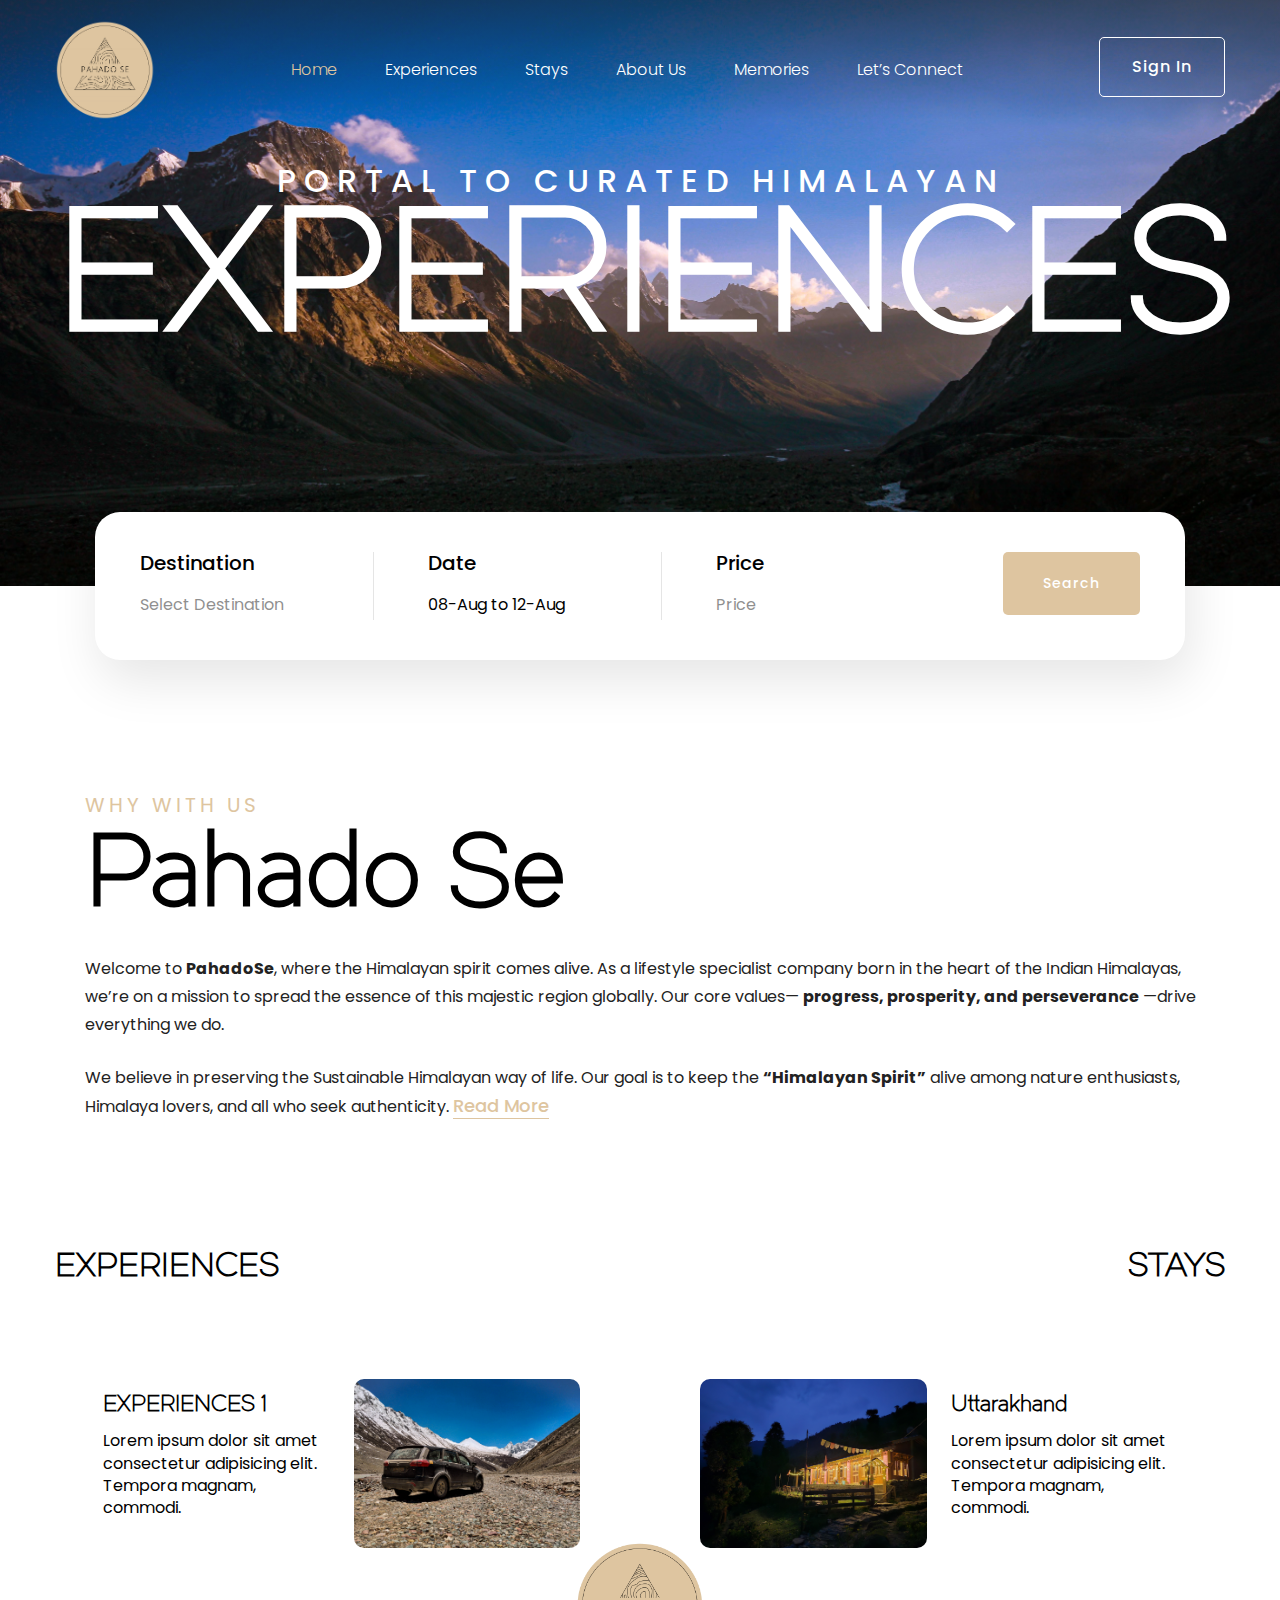
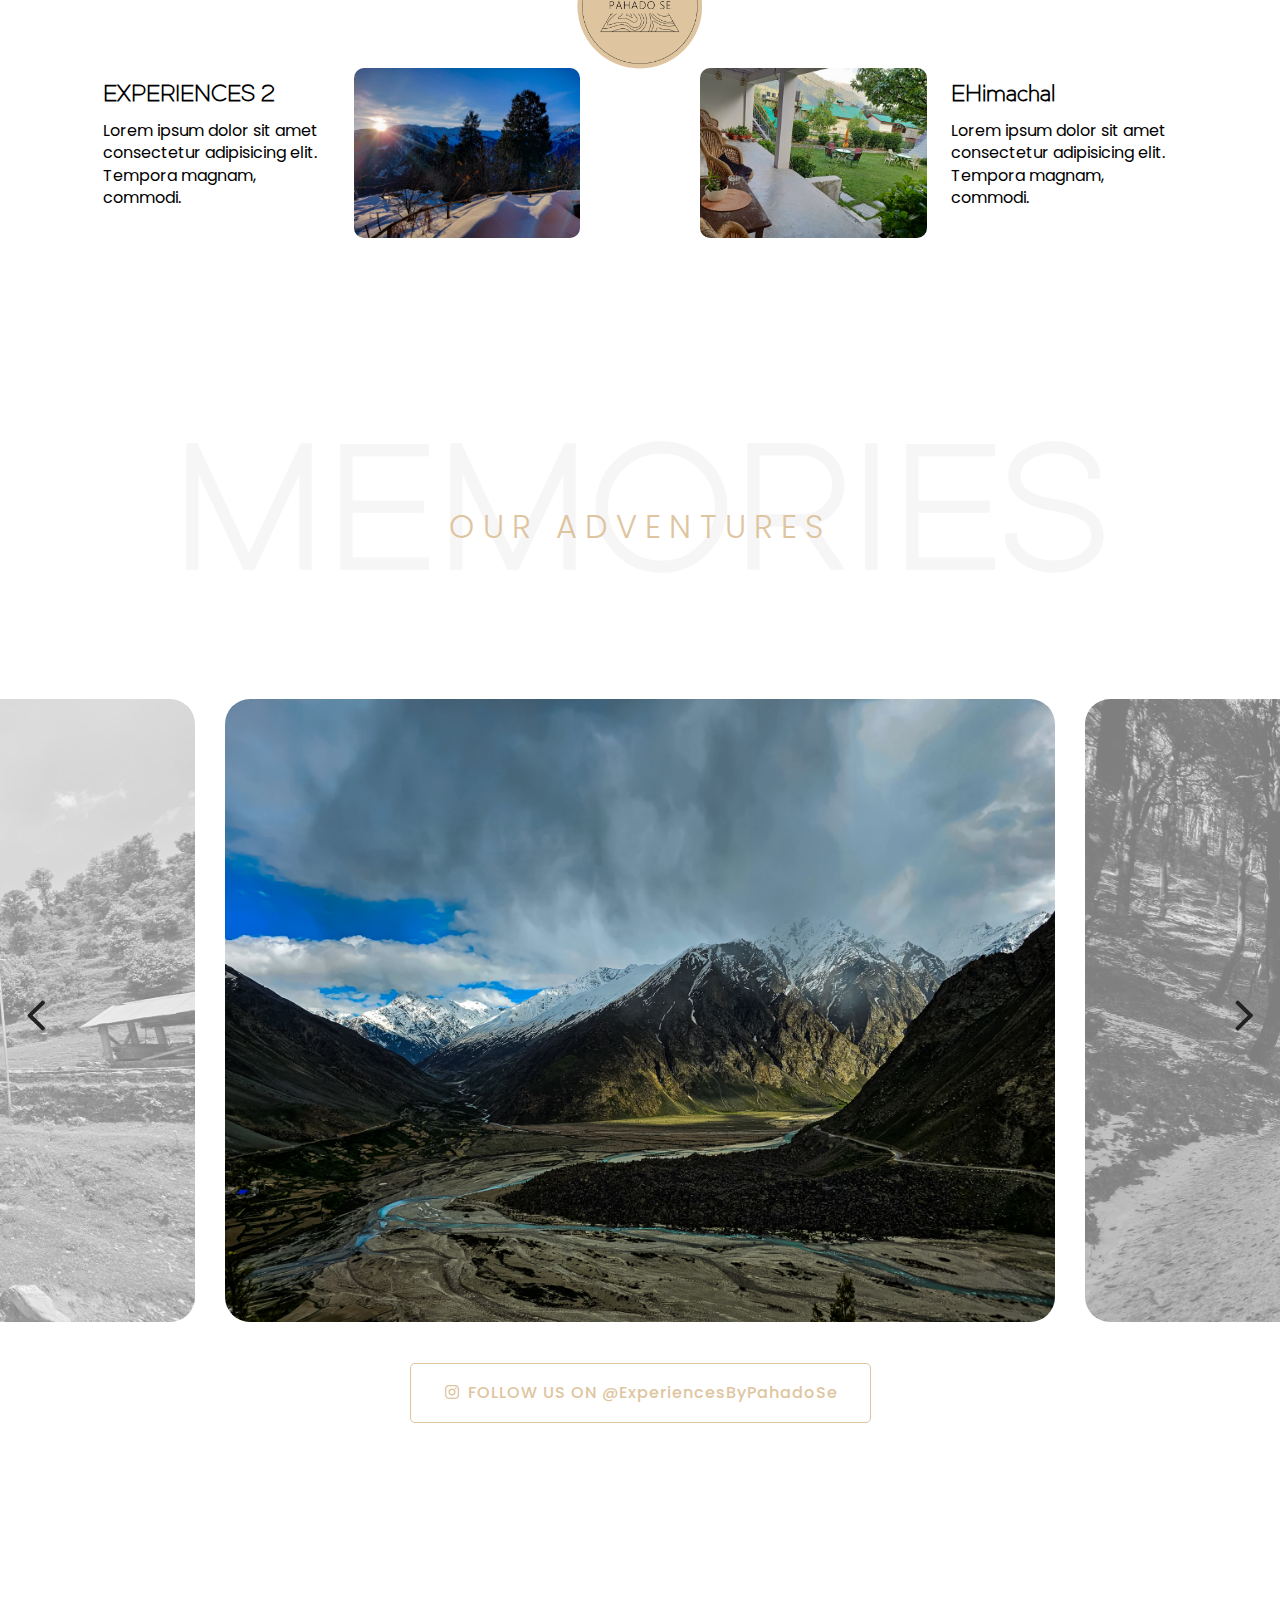
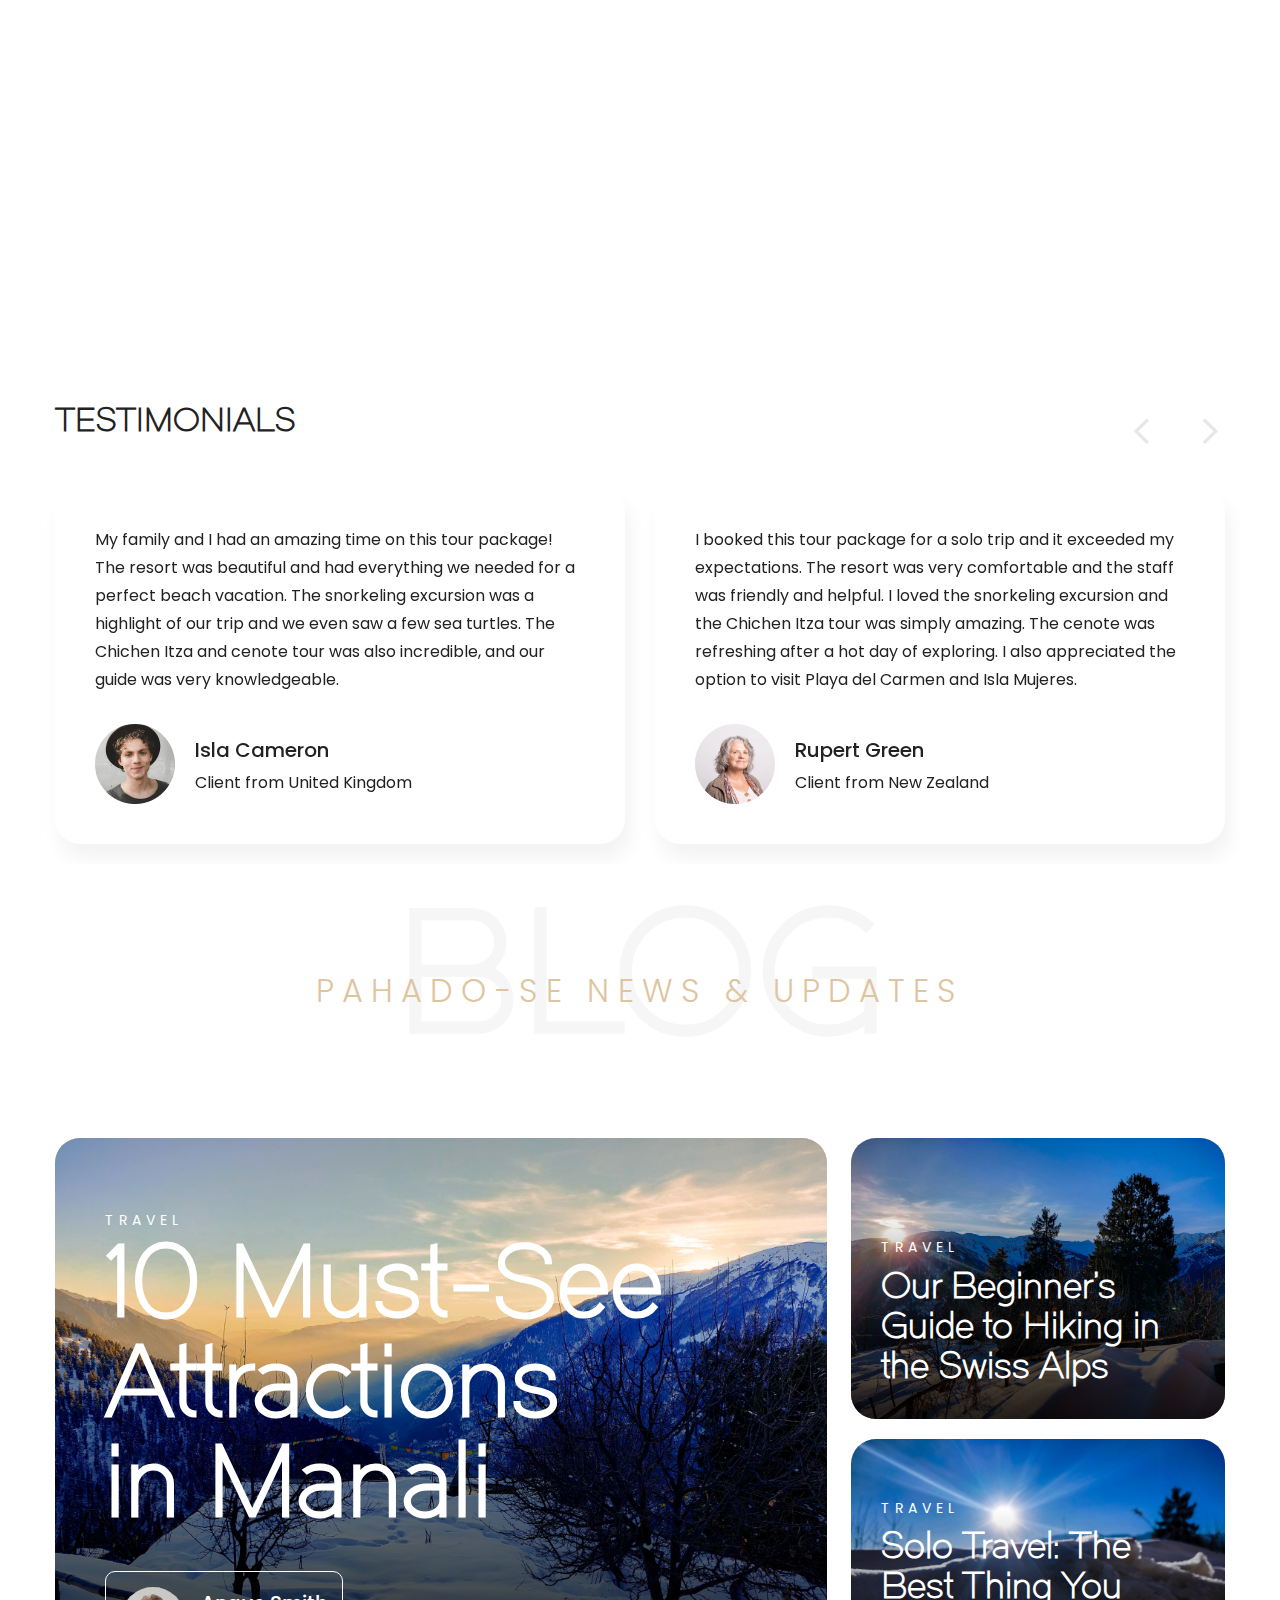
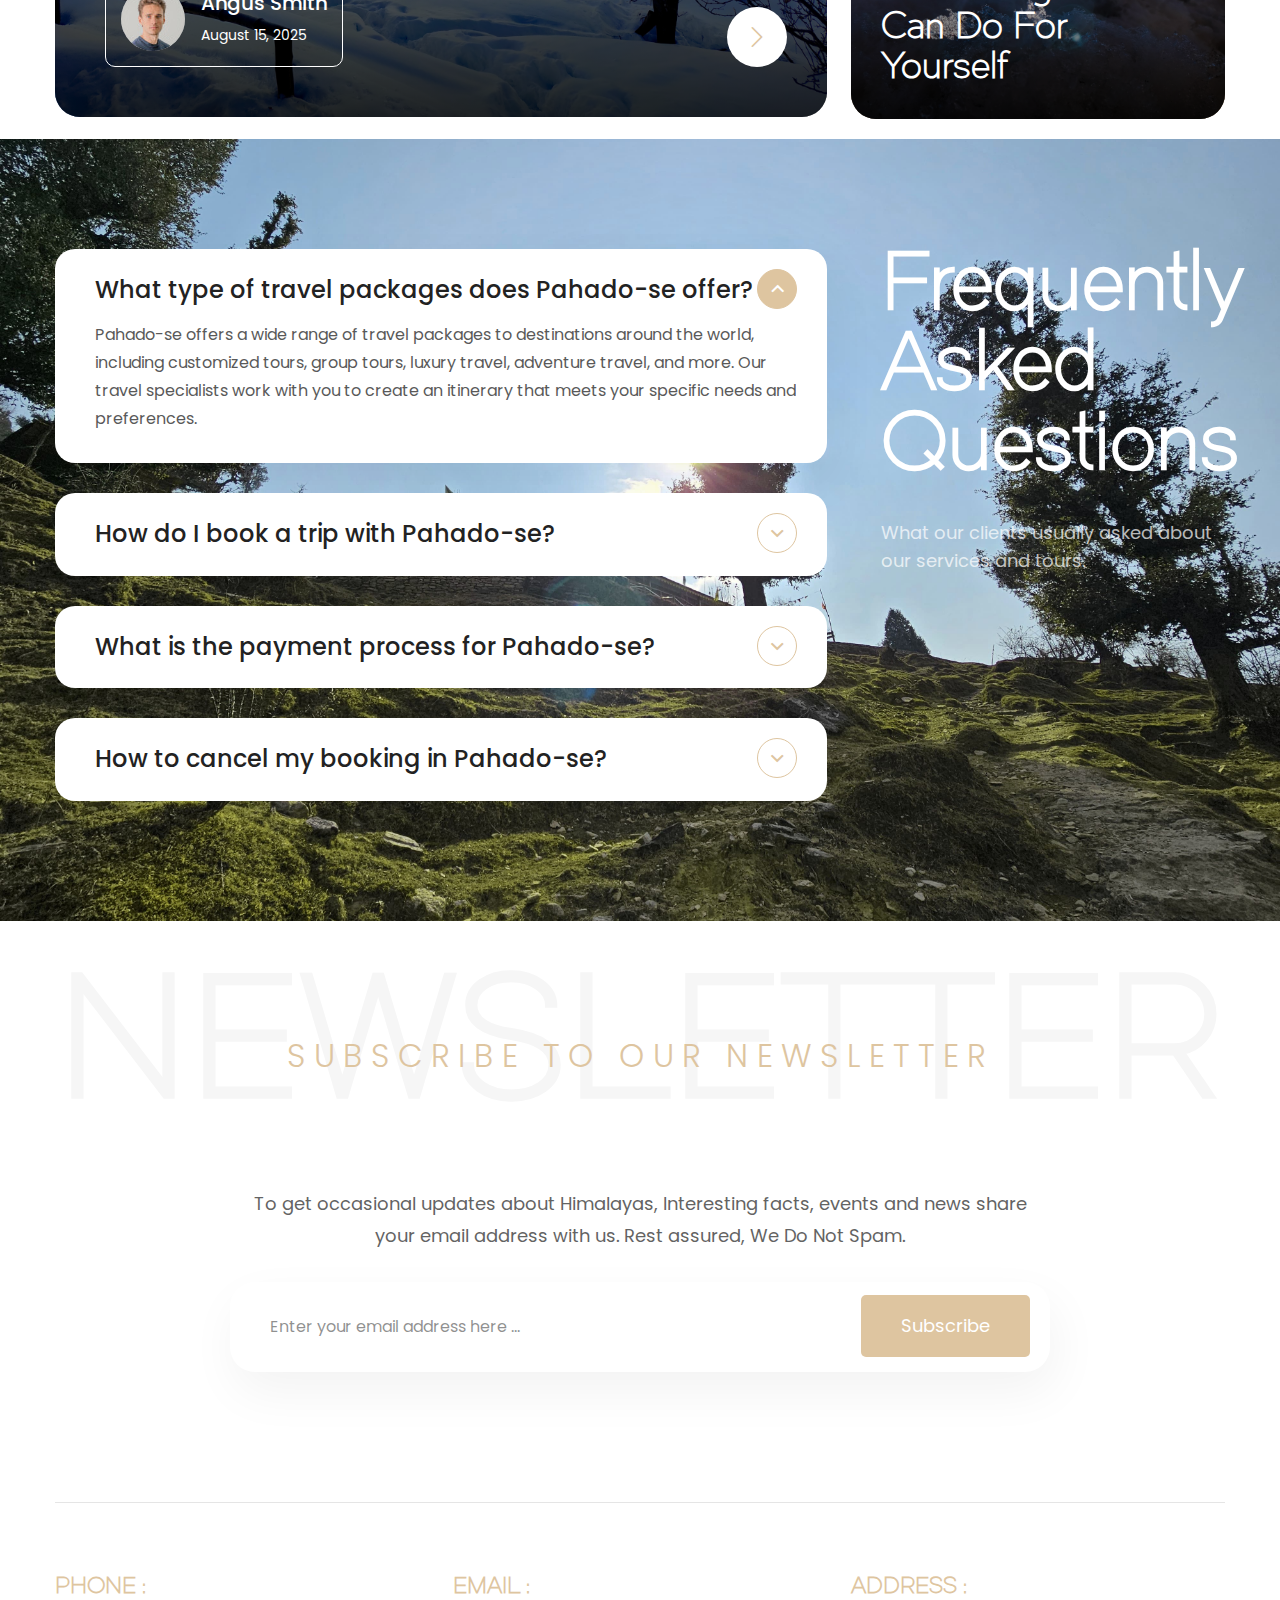
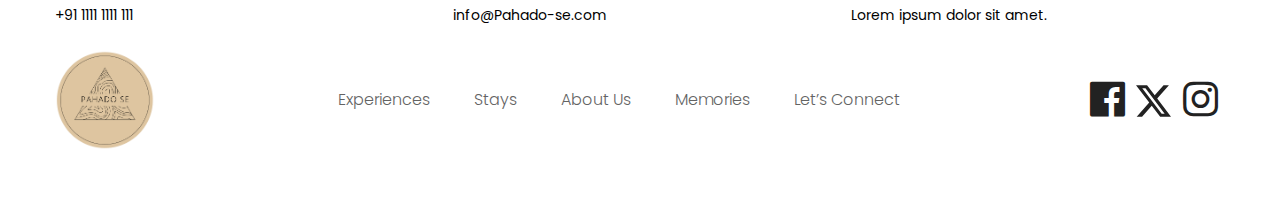
==== index.html @ 09b19520 "first commit" ====
﻿<!DOCTYPE html>
<html>

<head>
	<meta charset="utf-8">
	<!-- Responsive -->
	<meta http-equiv="X-UA-Compatible" content="IE=edge">
	<meta name="viewport" content="width=device-width, initial-scale=1.0, maximum-scale=1.0, user-scalable=0">

	<link rel="shortcut icon" href="images/logo.png" type="image/x-icon">
	<link rel="icon" href="images/logo.png" type="image/x-icon">

	<title>Pahado Se</title>

	<!-- Stylesheet  -->
	<link href="css/style-1.css" rel="stylesheet">

</head>

<body>

	<div class="page-wrapper">

		<!-- Preloader -->
		<div class="loader-wrap">
			<div class="preloader">
				<div class="preloader-close"><span class="fa fa-times fw-normal"></span></div>
				<div id="handle-preloader" class="handle-preloader">
					<div class="animation-preloader">
						<div class="spinner"></div>
						<div class="txt-loading">
							<span data-text-preloader="P" class="letters-loading">
								P
							</span>
							<span data-text-preloader="a" class="letters-loading">
								a
							</span>
							<span data-text-preloader="h" class="letters-loading">
								h
							</span>
							<span data-text-preloader="a" class="letters-loading">
								a
							</span>
							<span data-text-preloader="d" class="letters-loading">
								d
							</span>
							<span data-text-preloader="o" class="letters-loading">
								o
							</span>
							<span data-text-preloader="S" class="letters-loading">
								S
							</span>
							<span data-text-preloader="e" class="letters-loading">
								e
							</span>
						</div>
					</div>
				</div>
			</div>
		</div>
		<!-- End Preloader -->

		<!-- Main Header -->
		<header class="header header_style_one">
			<div class="middle_bar">
				<div class="auto-container">
					<div
						class="middle_bar_inner d-flex align-items-center justify-content-center justify-content-between gap-4 flex-wrap">
						<!-- Logo -->
						<div class="logo">
							<a href="index.html" class="logo_default"><img src="images/logoc.png" width="100px"
									alt="img"></a>
							<a href="index.html" class="logo_sticky"><img src="images/logoc.png" width="100px"
									alt="img"></a>
						</div>
						<div class="mainnav d-none d-lg-block">
							<ul class="main_menu">
								<li class="menu-item"><a href="index.html">Home</a></li>
								<li class="menu-item"><a href="experiences.html">Experiences</a></li>
								<li class="menu-item"><a href="stays.html">Stays</a></li>
								<li class="menu-item"><a href="about.html">About Us</a></li>
								<li class="menu-item"><a href="memories.html">Memories</a></li>
								<!-- <li class="menu-item"><a href="blog.html">Blog</a></li> -->
								<li class="menu-item"><a href="contact.html">Let’s Connect</a></li>
							</ul>
						</div>

						<div class="other_elements_wrapper d-flex align-items-center gap-4">
							<!-- Button Box -->
							<div class="button-box d-none d-sm-block">
								<a class="btn-style-one theme-btn" href="login.html">
									<div class="btn-wrap">
										<span class="text-one">Sign In</span>
										<span class="text-two">Sign In</span>
									</div>
								</a>
								<a class="btn-style-two theme-btn" href="login.html">
									<div class="btn-wrap">
										<span class="text-one">Sign In</span>
										<span class="text-two">Sign In</span>
									</div>
								</a>
							</div>

							<!-- Mobile Menu Toggle Button -->
							<div class="mr_menu_toggle d-lg-none">
								<span class="toggle_line"></span>
								<span class="toggle_line"></span>
								<span class="toggle_line"></span>
							</div>

						</div>
					</div>
				</div>
			</div>
		</header>

		<!-- Sticky/Fixed Nav -->
		<div class="fixed_menu w-100">
			<header class="header header_style_one"></header>
		</div>

		<!-- Mobile Responsive Menu -->
		<div class="mr_menu d-lg-none">

			<button type="button" class="mr_menu_close"><i class="fa fa-times"></i></button>
			<div class="logo"></div> <!-- Keep this div empty. Logo will come here by JavaScript -->
			<div class="mr_navmenu"></div> <!-- Keep this div empty. Menu will come here by JavaScript -->
		</div>
		<!-- End Main Header -->


		<!-- Banner One / Style Three -->
		<section class="banner-one style-three">
			<div class="banner-one_image-layer" style="background-image: url(images/New/MG_662.jpg)"></div>
			<div class="auto-container">
				<!-- Content Column -->
				<div class="banner-one_content">
					<div class="banner-one_content-inner">
						<div class="banner-one_title">
							Portal to Curated Himalayan
						</div>
						<h1 class="banner-one_heading">EXPERIENCES</h1>
						<!-- <div class="banner-one_text">Experience the thrill of exploring the world's most fascinating destinations <br> with our expertly curated travel packages.</div> -->
						<!-- Form Box -->
						<div class="banner-one_form-box">
							<!-- Travel Form -->
							<div class="travel-form">
								<form method="post" action="#">
									<div class="row clearfix">
										<div class="col-lg-4 col-md-6 col-sm-6 form-group">
											<div class="form-group_inner">
												<label>Destination</label>
												<input type="text" name="" id="" placeholder="Select Destination">
											</div>
										</div>

										<div class="col-lg-4 col-md-6 col-sm-6 form-group">
											<div class="form-group_inner">
												<label>Date</label>
												<input class="flatpickr" type="text" name="calendar"
													placeholder="Select Date">
											</div>
										</div>

										<div class="col-lg-4 col-md-6 col-sm-6 form-group">
											<div class="form-group_inner">
												<label>Price</label>
												<input type="text" name="text" placeholder="Price" value="" required="">
											</div>
										</div>
									</div>
									<!-- Button Box -->
									<div class="button-box">
										<button class="btn-style-two theme-btn">
											<span class="btn-wrap">
												<span class="text-one">Search</span>
												<span class="text-two">Search</span>
											</span>
										</button>
									</div>
								</form>
							</div>
							<!-- End Travel Form -->
						</div>

					</div>
				</div>
			</div>
		</section>
		<!-- End Banner One -->

		<!-- About One -->
		<section class="about-one">
			<div class="auto-container">
				<div class="row clearfix">
					<!-- Image Column -->
					<!-- Content Column -->
					<div class="about-one_content-column col-md-12 col-sm-12">
						<div class="about-one_content">
							<div class="sec-title_three">
								<div class="sec-title_three-title">Why with Us</div>
								<h1 class="sec-title_three-heading">Pahado Se</h1>
								<div class="sec-title_three-text">
									Welcome to <b>PahadoSe</b>, where the Himalayan spirit comes alive. As a lifestyle
									specialist company born in the heart of the Indian Himalayas, we’re on a mission to
									spread the essence of this majestic region globally. Our core values— <b>progress,
										prosperity, and perseverance</b> —drive everything we do.
								</div>
								<div class="sec-title_three-text">
									We believe in preserving the Sustainable Himalayan way of life. Our goal is to keep
									the <b>“Himalayan Spirit”</b> alive among nature enthusiasts, Himalaya lovers, and
									all who seek authenticity. <a href="about.html" class="package-one_more">Read
										More</a>
								</div>
							</div>
						</div>
					</div>
				</div>
			</div>
		</section>
		<!-- End About One -->

		<!-- Gallery One -->
		<section class="gallery-one d-none d-md-block d-lg-block" style="background: url(images/logoc.png); background-repeat: no-repeat;background-size: 130px;  background-position: center;">
			<div class="auto-container">
				<div class="itinerary-one">
					<div class="title-box">
						<div class="d-flex align-items-center justify-content-between flex-wrap">
							<h4>Experiences</h4>
							<a>
								<h4>Stays</h4>
							</a>
						</div>
					</div>
					<div class="row">
						<div class="col-6 ">
							<div class="row p-5">
								<div class="col-6 align-content-center">
									<h5><b>EXPERIENCES 1</b></h5>
									<p class="mt-2">Lorem ipsum dolor sit amet consectetur adipisicing elit. Tempora
										magnam, commodi.</p>
								</div>
								<div class="col-6">
									<img src="images/New/place/Place (14).jpeg" style="border-radius: 10px;" alt="">
								</div>
							</div>
							<div class="row p-5 mt-4">
								<div class="col-6 align-content-center">
									<h5><b>EXPERIENCES 2</b></h5>
									<p class="mt-2">Lorem ipsum dolor sit amet consectetur adipisicing elit. Tempora
										magnam, commodi.</p>
								</div>
								<div class="col-6">
									<img src="images/New/place/Place (13).jpeg" style="border-radius: 10px;" alt="">
								</div>
							</div>
						</div>
						<!-- <div class="vl" style="border-left: 3px solid #000;height: 500px;   position:fixed; transform:translate(595px,30px); z-index: 1 !important;"></div> -->
						<div class="col-6 ">
							<div class="row p-5">
								<div class="col-6">
									<img src="images/New/rooms/2 (2).jpeg" style="border-radius: 10px;" alt="">
								</div>
								<div class="col-6 align-content-center">
									<h5><b>Uttarakhand</b></h5>
									<p class="mt-2">Lorem ipsum dolor sit amet consectetur adipisicing elit. Tempora
										magnam, commodi.</p>
								</div>

							</div>
							<div class="row p-5 mt-4">
								<div class="col-6">
									<img src="images/New/rooms/1 (4).jpeg" style="border-radius: 10px;" alt="">
								</div>
								<div class="col-6 align-content-center">
									<h5><b>EHimachal</b></h5>
									<p class="mt-2">Lorem ipsum dolor sit amet consectetur adipisicing elit. Tempora
										magnam, commodi.</p>
								</div>

							</div>
						</div>
					</div>

				</div>
			</div>
		</section>
		<!-- End Gallery One -->

		<!-- Gallery One -->
		<section class="gallery-one d-md-none d-lg-none">
			<div class="auto-container">
				<div class="itinerary-one">
					<div class="title-box">
						<div class="d-flex align-items-center justify-content-between flex-wrap">
							<h4>Experiences</h4>
							<a class="package-one_more" href="hotel-details.html">See More Activities</a>
						</div>
					</div>

					<div class="three-item-carousel owl-carousel owl-theme">
						<!-- Itinerary Block One -->
						<div class="itinerary-block_one">
							<div class="itinerary-block_one-inner">
								<div class="itinerary-block_one-image">
									<img src="images/New/place/Place (14).jpeg" alt="">
									<div class="itinerary-block_one-content">
										<h5 class="itinerary-block_one-heading"><a href="experiences-details.html">Lorem
												ipsum dolor sit, amet consectetur adipisicing elit.</a></h5>
										<div class="itinerary-block_one-date">Starting Date :</div>
										<div class="itinerary-block_one-text">Enjoy the cultural old ruins trip
											experienced tour guides.</div>
										<a class="itinerary-block_one-arrow flaticon-next-2"
											href="experiences-details.html"></a>
									</div>
								</div>
							</div>
						</div>
						<!-- Itinerary Block One -->
						<div class="itinerary-block_one">
							<div class="itinerary-block_one-inner">
								<div class="itinerary-block_one-image">
									<img src="images/New/place/Place (13).jpeg" alt="">
									<div class="itinerary-block_one-content">
										<h5 class="itinerary-block_one-heading"><a href="experiences-details.html">Lorem
												ipsum dolor sit amet.</a></h5>
										<div class="itinerary-block_one-date">Starting Date :</div>
										<div class="itinerary-block_one-text">Enjoy the cultural old ruins trip
											experienced tour guides.</div>
										<a class="itinerary-block_one-arrow flaticon-next-2"
											href="experiences-details.html"></a>
									</div>
								</div>
							</div>
						</div>

						<!-- Itinerary Block One -->
						<div class="itinerary-block_one">
							<div class="itinerary-block_one-inner">
								<div class="itinerary-block_one-image">
									<img src="images/New/place/Place (7).jpeg" alt="">
									<div class="itinerary-block_one-content">
										<h5 class="itinerary-block_one-heading"><a href="experiences-details.html">Lorem
												ipsum dolor, sit amet </a></h5>
										<div class="itinerary-block_one-date">Starting Date :</div>
										<div class="itinerary-block_one-text">Enjoy the cultural old ruins trip
											experienced tour guides.</div>
										<a class="itinerary-block_one-arrow flaticon-next-2"
											href="experiences-details.html"></a>
									</div>
								</div>
							</div>
						</div>

					</div>
				</div>
			</div>
		</section>
		<!-- End Gallery One -->
		<!-- Promo One -->
		<section class="promo-one d-md-none d-lg-none mt-5">
			<div class="auto-container">
				<!-- Sec Title -->
				<div class="sec-title centered">
					<h2 class="sec-title_heading">Stays</h2>
					<div class="sec-title-text">Our best Stays for you.</div>
				</div>
				<div class="promo-carousel owl-carousel owl-theme">
					<!-- Promo Block One -->
					<div class="promo-block_one">
						<div class="promo-block_one-inner">
							<div class="promo-block_one-image">
								<img src="images/New/rooms/2 (2).jpeg" alt="">
								<div class="rating">
									<span class="fa fa-star"></span>
									<span class="fa fa-star"></span>
									<span class="fa fa-star"></span>
									<span class="fa fa-star"></span>
									<span class="fa fa-star"></span>
								</div>
								<div class="promo-block_one-content">
									<h1 class="promo-block_one-title"><a href="hotel-details.html">Uttarakhand</a>
									</h1>
									<div class="promo-block_one-text">Book now and receive a complimentary breakfast
										buffet during your stay for free in this Rome hotel.</div>
									<div class="promo-block_one-button">
										<a href="hotel-booking.html" class="theme-btn book-btn">Book Now</a>
									</div>
								</div>
							</div>
						</div>
					</div>

					<!-- Promo Block One -->
					<div class="promo-block_one">
						<div class="promo-block_one-inner">
							<div class="promo-block_one-image">
								<img src="images/New/rooms/1 (4).jpeg" alt="">
								<div class="rating">
									<span class="fa fa-star"></span>
									<span class="fa fa-star"></span>
									<span class="fa fa-star"></span>
									<span class="fa fa-star"></span>
									<span class="fa fa-star"></span>
								</div>
								<div class="promo-block_one-content">
									<h1 class="promo-block_one-title"><a href="hotel-details.html">Himachal</a></h1>
									<div class="promo-block_one-text">Book now and receive a complimentary breakfast
										buffet during your stay for free in this Rome hotel.</div>
									<div class="promo-block_one-button">
										<a href="hotel-booking.html" class="theme-btn book-btn">Book Now</a>
									</div>
								</div>
							</div>
						</div>
					</div>

					<!-- Promo Block One -->
					<div class="promo-block_one">
						<div class="promo-block_one-inner">
							<div class="promo-block_one-image">
								<img src="images/New/rooms/2 (2).jpeg" alt="">
								<div class="rating">
									<span class="fa fa-star"></span>
									<span class="fa fa-star"></span>
									<span class="fa fa-star"></span>
									<span class="fa fa-star"></span>
									<span class="fa fa-star"></span>
								</div>
								<div class="promo-block_one-content">
									<h1 class="promo-block_one-title"><a href="hotel-details.html">Uttarakhand</a>
									</h1>
									<div class="promo-block_one-text">Book now and receive a complimentary breakfast
										buffet during your stay for free in this Rome hotel.</div>
									<div class="promo-block_one-button">
										<a href="hotel-booking.html" class="theme-btn book-btn">Book Now</a>
									</div>
								</div>
							</div>
						</div>
					</div>

					<!-- Promo Block One -->
					<div class="promo-block_one">
						<div class="promo-block_one-inner">
							<div class="promo-block_one-image">
								<img src="images/New/rooms/1 (4).jpeg" alt="">
								<div class="rating">
									<span class="fa fa-star"></span>
									<span class="fa fa-star"></span>
									<span class="fa fa-star"></span>
									<span class="fa fa-star"></span>
									<span class="fa fa-star"></span>
								</div>
								<div class="promo-block_one-content">
									<h1 class="promo-block_one-title"><a href="hotel-details.html">Himachal</a></h1>
									<div class="promo-block_one-text">Book now and receive a complimentary breakfast
										buffet during your stay for free in this Rome hotel.</div>
									<div class="promo-block_one-button">
										<a href="hotel-booking.html" class="theme-btn book-btn">Book Now</a>
									</div>
								</div>
							</div>
						</div>
					</div>
				</div>
			</div>
		</section>
		<!-- End Promo One -->

		<!-- Gallery Two -->
		<section class="">
			<div class="auto-container mt-4">
				<!-- Sec Title Two -->
				<div class="sec-title_two">
					<div class="bid-title">Memories</div>
					<div class="title">OUR ADVENTURES</div>
				</div>
			</div>
		</section>
		<!-- End Gallery Two -->

		<!-- Gallery Six  -->
		<section class="gallery-six gallery-two">
			<div class="outer-container">
				<div class="gallery-carousel-two owl-carousel owl-theme">

					<!-- Image -->
					<div class="image">
						<a class="lightbox-image" href="images/New/place/Place (1).jpeg"><img
								src="images/New/place/Place (1).jpeg" alt=""></a>
					</div>

					<!-- Image -->
					<div class="image">
						<a class="lightbox-image" href="images/New/place/Place (11).jpeg"><img
								src="images/New/place/Place (11).jpeg" alt=""></a>
					</div>

					<!-- Image -->
					<div class="image">
						<a class="lightbox-image" href="images/New/3.jpeg"><img src="images/New/3.jpeg" alt=""></a>
					</div>

				</div>
			</div>
		</section>
		<!-- End Gallery Six  -->

		<!-- Gallery Two -->
		<section class="mt-3 mb-4">
			<div class="auto-container">
				<!-- Button Box -->
				<div class="button-box text-center">
					<a class="btn-style-three theme-btn" href="#">
						<div class="btn-wrap">
							<span class="text-one"><i class="fab fa-instagram fa-fw"></i> FOLLOW US ON
								@ExperiencesByPahadoSe</span>
							<span class="text-two"><i class="fab fa-instagram fa-fw"></i> FOLLOW US ON
								@ExperiencesByPahadoSe</span>
						</div>
					</a>
				</div>
			</div>
		</section>
		<!-- End Gallery Two -->
		<!-- Feature One -->
		<section class="feature-one style-two">
			<div class="auto-container">
				<div class="row clearfix">
					<!-- Feature Block One / Style Two -->
					<div class="feature-block_one style-two col-lg-3 col-md-6 col-sm-12">
						<div class="feature-block_one-inner wow fadeInLeft" data-wow-delay="0ms"
							data-wow-duration="1500ms">
							<div class="feature-block_one-icon flaticon-smile-1"></div>
							<h5 class="feature-block_one-title">Customer Delight</h5>
							<div class="feature-block_one-text">We deliver the best service and experience for our
								customer.</div>
						</div>
					</div>

					<!-- Feature Block One / Style Two -->
					<div class="feature-block_one style-two col-lg-3 col-md-6 col-sm-12">
						<div class="feature-block_one-inner wow fadeInLeft" data-wow-delay="150ms"
							data-wow-duration="1500ms">
							<div class="feature-block_one-icon flaticon-mountain"></div>
							<h5 class="feature-block_one-title">Authentic Adventure</h5>
							<div class="feature-block_one-text">We deliver the real adventure experience for our dear
								customer.</div>
						</div>
					</div>

					<!-- Feature Block One / Style Two -->
					<div class="feature-block_one style-two col-lg-3 col-md-6 col-sm-12">
						<div class="feature-block_one-inner wow fadeInLeft" data-wow-delay="300ms"
							data-wow-duration="1500ms">
							<div class="feature-block_one-icon flaticon-flags"></div>
							<h5 class="feature-block_one-title">Expert Guides</h5>
							<div class="feature-block_one-text">We deliver only expert tour guides for our dear
								customer.</div>
						</div>
					</div>

					<!-- Feature Block One / Style Two -->
					<div class="feature-block_one style-two col-lg-3 col-md-6 col-sm-12">
						<div class="feature-block_one-inner wow fadeInLeft" data-wow-delay="450ms"
							data-wow-duration="1500ms">
							<div class="feature-block_one-icon flaticon-clock"></div>
							<h5 class="feature-block_one-title">Time Flexibility</h5>
							<div class="feature-block_one-text">We welcome time flexibility of traveling for our dear
								customer.</div>
						</div>
					</div>

				</div>
			</div>
		</section>
		<!-- End Feature One -->
		<!-- Tour Detail -->
		<section class="">
			<div class="auto-container">
				<!-- Reviews One -->
				<div class="reviews-one">
					<div class="title-box">
						<h4 class="reviews-one_title">TESTIMONIALS</h4>
					</div>
					<div class="testimonial-carousel-two owl-carousel owl-theme">

						<!-- Testimonial Block One -->
						<div class="testimonial-block_one style-two">
							<div class="testimonial-block_one-inner">
								<div class="testimonial-block_one-text">My family and I had an amazing time on this tour
									package! The resort was beautiful and had everything we needed for a perfect beach
									vacation. The snorkeling excursion was a highlight of our trip and we even saw a few
									sea turtles. The Chichen Itza and cenote tour was also incredible, and our guide was
									very knowledgeable.</div>
								<div class="testimonial-block_one-author">
									<div class="testimonial-block_one-author_image">
										<img src="images/resource/author-3.png" alt="">
									</div>
									Isla Cameron
									<span>Client from United Kingdom</span>
								</div>
							</div>
						</div>

						<!-- Testimonial Block One -->
						<div class="testimonial-block_one style-two">
							<div class="testimonial-block_one-inner">
								<div class="testimonial-block_one-text">I booked this tour package for a solo trip and
									it exceeded my expectations. The resort was very comfortable and the staff was
									friendly and helpful. I loved the snorkeling excursion and the Chichen Itza tour was
									simply amazing. The cenote was refreshing after a hot day of exploring. I also
									appreciated the option to visit Playa del Carmen and Isla Mujeres.</div>
								<div class="testimonial-block_one-author">
									<div class="testimonial-block_one-author_image">
										<img src="images/resource/author-4.png" alt="">
									</div>
									Rupert Green
									<span>Client from New Zealand</span>
								</div>
							</div>
						</div>

						<!-- Testimonial Block One -->
						<div class="testimonial-block_one style-two">
							<div class="testimonial-block_one-inner">
								<div class="testimonial-block_one-text">My family and I had an amazing time on this tour
									package! The resort was beautiful and had everything we needed for a perfect beach
									vacation. The snorkeling excursion was a highlight of our trip and we even saw a few
									sea turtles. The Chichen Itza and cenote tour was also incredible, and our guide was
									very knowledgeable.</div>
								<div class="testimonial-block_one-author">
									<div class="testimonial-block_one-author_image">
										<img src="images/resource/author-3.png" alt="">
									</div>
									Isla Cameron
									<span>Client from United Kingdom</span>
								</div>
							</div>
						</div>

						<!-- Testimonial Block One -->
						<div class="testimonial-block_one style-two">
							<div class="testimonial-block_one-inner">
								<div class="testimonial-block_one-text">I booked this tour package for a solo trip and
									it exceeded my expectations. The resort was very comfortable and the staff was
									friendly and helpful. I loved the snorkeling excursion and the Chichen Itza tour was
									simply amazing. The cenote was refreshing after a hot day of exploring. I also
									appreciated the option to visit Playa del Carmen and Isla Mujeres.</div>
								<div class="testimonial-block_one-author">
									<div class="testimonial-block_one-author_image">
										<img src="images/resource/author-4.png" alt="">
									</div>
									Rupert Green
									<span>Client from New Zealand</span>
								</div>
							</div>
						</div>

					</div>
				</div>
				<!-- End Reviews One -->
			</div>
		</section>
		<!-- End Tour Detail -->

		<!-- News Two -->
		<section class="news-two">
			<div class="auto-container">
				<!-- Sec Title Two -->
				<div class="sec-title_two">
					<div class="bid-title">BLOG</div>
					<div class="title">Pahado-se NEWS & UPDATES</div>
				</div>
				<div class="row clearfix">
					<!-- Column -->
					<div class="column col-lg-8 col-md-12 col-sm-12">
						<!-- News Block Two -->
						<div class="news-block_two">
							<div class="news-block_two-inner">
								<div class="news-block_two-image">
									<a href="blog-details.html"><img src="images/New/place/Place (7).jpeg" alt=""></a>
									<div class="news-block_two-overlay">
										<div class="news-block_two-title">travel</div>
										<h1 class="news-block_two-heading"><a href="blog-details.html">10 Must-See <br>
												Attractions <br> in Manali</a></h1>
										<div class="news-block_two-author_outer">
											<div class="news-block_two-author">
												<div class="news-block_two-author_image">
													<img src="images/resource/author-2.jpg" alt="">
												</div>
												Angus Smith
												<span>August 15, 2025</span>
											</div>
										</div>
										<a class="news-block_two-arrow flaticon-next-2" href="hotel-details.html"></a>
									</div>
								</div>
							</div>
						</div>
					</div>
					<!-- Column -->
					<div class="column col-lg-4 col-md-12 col-sm-12">

						<!-- News Block Two -->
						<div class="news-block_two style-two">
							<div class="news-block_two-inner">
								<div class="news-block_two-image">
									<a href="blog-details.html"><img src="images/New/place/Place (13).jpeg" alt=""></a>
									<div class="news-block_two-overlay">
										<div class="news-block_two-title">travel</div>
										<h4 class="news-block_two-heading"><a href="blog-details.html">Our Beginner's
												Guide to Hiking in the Swiss Alps</a></h4>
									</div>
								</div>
							</div>
						</div>

						<!-- News Block Two -->
						<div class="news-block_two style-two">
							<div class="news-block_two-inner">
								<div class="news-block_two-image">
									<a href="blog-details.html"><img src="images/New/place/Place (9).jpeg" alt=""></a>
									<div class="news-block_two-overlay">
										<div class="news-block_two-title">travel</div>
										<h4 class="news-block_two-heading"><a href="blog-details.html">Solo Travel: The
												Best Thing You Can Do For Yourself</a></h4>
									</div>
								</div>
							</div>
						</div>

					</div>
				</div>
			</div>
		</section>
		<!-- End News Two -->

		<!-- Faq Two -->
		<section class="faq-two" style="background-image: url(images/New/1.jpeg)">
			<div class="auto-container">
				<div class="faq-two_inner-container">
					<div class="faq-two_pattern" style="background-image: url(images/icons/pattern-2.png)"></div>
					<div class="row clearfix">
						<!-- Accordian Column -->
						<div class="faq-two_accordian-column col-lg-8 col-md-12 col-sm-12">
							<!-- Accordion Box -->
							<ul class="accordion-box">

								<!-- Block -->
								<li class="accordion block active-block">
									<div class="acc-btn active">
										<div class="icon-outer"><span class="icon fa-solid fa-angle-down fa-fw"></span>
										</div>What type of travel packages does Pahado-se offer?
									</div>
									<div class="acc-content current">
										<div class="content">
											<p>Pahado-se offers a wide range of travel packages to destinations around
												the world, including customized tours, group tours, luxury travel,
												adventure travel, and more. Our travel specialists work with you to
												create an itinerary that meets your specific needs and preferences.</p>
										</div>
									</div>
								</li>

								<!-- Block -->
								<li class="accordion block">
									<div class="acc-btn">
										<div class="icon-outer"><span class="icon fa-solid fa-angle-down fa-fw"></span>
										</div>How do I book a trip with Pahado-se?
									</div>
									<div class="acc-content">
										<div class="content">
											<p>Pahado-se offers a wide range of travel packages to destinations around
												the world, including customized tours, group tours, luxury travel,
												adventure travel, and more. Our travel specialists work with you to
												create an itinerary that meets your specific needs and preferences.</p>
										</div>
									</div>
								</li>

								<!-- Block -->
								<li class="accordion block">
									<div class="acc-btn">
										<div class="icon-outer"><span class="icon fa-solid fa-angle-down fa-fw"></span>
										</div>What is the payment process for Pahado-se?
									</div>
									<div class="acc-content">
										<div class="content">
											<p>Pahado-se offers a wide range of travel packages to destinations around
												the world, including customized tours, group tours, luxury travel,
												adventure travel, and more. Our travel specialists work with you to
												create an itinerary that meets your specific needs and preferences.</p>
										</div>
									</div>
								</li>

								<!-- Block -->
								<li class="accordion block">
									<div class="acc-btn">
										<div class="icon-outer"><span class="icon fa-solid fa-angle-down fa-fw"></span>
										</div>How to cancel my booking in Pahado-se?
									</div>
									<div class="acc-content">
										<div class="content">
											<p>Pahado-se offers a wide range of travel packages to destinations around
												the world, including customized tours, group tours, luxury travel,
												adventure travel, and more. Our travel specialists work with you to
												create an itinerary that meets your specific needs and preferences.</p>
										</div>
									</div>
								</li>

							</ul>
						</div>
						<!-- Title Column -->
						<div class="faq-two_title-column col-lg-4 col-md-12 col-sm-12">
							<div class="faq-two_title-inner">
								<h2 class="faq-two_title" style="color: white !important;">Frequently Asked Questions
								</h2>
								<div class="faq-two_text" style="color: white !important;">What our clients usually
									asked about our services and tours.
								</div>
							</div>
						</div>
					</div>
				</div>
			</div>
		</section>
		<!-- End Faq Two -->

		<!-- Newsletter One -->
		<section class="newsletter-one mt-5">
			<div class="auto-container">
				<!-- Sec Title Two -->
				<div class="sec-title_two">
					<div class="bid-title">newsletter</div>
					<div class="title">SUBSCRIBE TO OUR NEWSLETTER</div>
					<div class="sec-title_two-text">To get occasional updates about Himalayas, Interesting facts, events
						and news share <br> your email address with us. Rest assured, We Do Not Spam. </div>
				</div>
				<!-- Title Box -->
				<div class="cta-one_title-box">
					<!-- Subscribe Box Two -->
					<div class="subscribe-box_two">
						<form method="post" action="contact.html">
							<div class="form-group">
								<input type="email" name="email" value=""
									placeholder="Enter your email address here ..." required="">
								<button class="submit-btn theme-btn">
									Subscribe
								</button>
							</div>
						</form>
					</div>

				</div>
			</div>
		</section>
		<!-- End Newsletter One -->

		<!-- Footer -->
		<footer class="main-footer style-two">
			<div class="auto-container">
				<div class="inner-container">
					<!-- Upper Box -->
					<div class="upper-box ">
						<div class="d-flex  row flex-wrap">
							<div class="col-md-4 col-6"><h5><b style="color: rgb(222,197,160);">PHONE : </b></h5>+91 1111 1111 111</div>
							<div class="col-md-4 col-6"><h5><b style="color: rgb(222,197,160);">EMAIL : </b></h5>info@Pahado-se.com</div>
							<div class="col-md-4"><h5><b style="color: rgb(222,197,160);">ADDRESS : </b></h5>Lorem ipsum dolor sit amet.</div>

						</div>
					</div>
					<div class="upper-box mt-4">
						<div class="d-flex align-items-center justify-content-between flex-wrap">
							<div class="footer-logo"><a href="index.html"><img src="images/logoc.png" width="100px"
										alt="" title=""></a></div>
							<ul class="footer-nav">
								<li><a href="experiences.html">Experiences</a></li>
								<li><a href="stays.html">Stays</a></li>
								<li><a href="about.html">About Us</a></li>
								<li><a href="memories.html">Memories</a></li>
								<!-- <li><a href="blog.html">Blog</a></li> -->
								<li><a href="contact.html">Let’s Connect</a></li>
							</ul>
							<!-- Social Box -->
							<div class="footer-social_box">
								<a href="https://facebook.com/" class="fab fa-facebook fa-fw"></a>
								<a href="https://twitter.com/"><svg style="margin-top: -5px !important;"
										xmlns="http://www.w3.org/2000/svg" width="35" height="40" fill="currentColor"
										class="bi bi-twitter-x" viewBox="0 0 16 16">
										<path
											d="M12.6.75h2.454l-5.36 6.142L16 15.25h-4.937l-3.867-5.07-4.425 5.07H.316l5.733-6.57L0 .75h5.063l3.495 4.633L12.601.75Zm-.86 13.028h1.36L4.323 2.145H2.865z" />
									</svg></a>
								<a href="https://instagram.com/" class="fab fa-instagram fa-fw"></a>
							</div>
						</div>
					</div>
					
				</div>
			</div>
		</footer>

	</div>
	<!-- End PageWrapper -->

	<!-- Scroll To Top -->
	<div class="scroll-to-top"><span class="fas fa-arrow-up fa-fw"></span></div>

	<script src="js/jquery.js"></script>
	<script src="js/popper.min.js"></script>
	<script src="js/bootstrap.min.js"></script>
	<script src="js/magnific-popup.min.js"></script>
	<script src="js/appear.js"></script>
	<script src="js/parallax.min.js"></script>
	<script src="js/tilt.jquery.min.js"></script>
	<script src="js/owl.js"></script>
	<script src="js/wow.js"></script>

	<script src="js/odometer.js"></script>
	<script src="js/isotope.js"></script>
	<script src="js/jquery.marquee.min.js"></script>
	<script src="js/parallax-scroll.js"></script>
	<script src="js/nav-tool.js"></script>
	<script src="js/swiper.min.js"></script>
	<script src="js/mixitup.js"></script>
	<script src="js/swiper.min.js"></script>
	<script src="js/jquery-ui.js"></script>

	<!-- Date Picker -->
	<script src="js/select2.min.js"></script>
	<script src="js/flatpickr.min.js"></script>
	<script src="js/price-range.js"></script>

	<script src="js/script.js"></script>


	<!--[if lt IE 9]><script src="https://cdnjs.cloudflare.com/ajax/libs/html5shiv/3.7.3/html5shiv.js"></script><![endif]-->
	<!--[if lt IE 9]><script src="js/respond.js"></script><![endif]-->

</body>

</html>
---- css/style-1.css ----
/* Vacasky - Tour & Travel Agency HTML Template */

/* 
	
	font-family: 'Poppins', sans-serif;
	font-family: 'Oswald', sans-serif;
	
*/
/* Google Fonts  */
@import url('https://fonts.googleapis.com/css2?family=Oswald:wght@400;500;600;700;800&family=Poppins:wght@400;500;600;700&display=swap');

@import url('bootstrap.css');
@import url('global.css');
@import url('header.css');
@import url('footer.css');
@import url('sidebar.css');
@import url('icofont.css');
@import url('font-awesome.css');
@import url('flaticon_sky-flat.css');
@import url('animate.css');
@import url('owl.css');
@import url('swiper.min.css');
@import url('jquery-ui.css');
@import url('preloader.css');
@import url('custom-animate.css');
@import url('magnific-popup.css');
@import url('odometer-theme-default.css');
@import url('select2.css');
@import url('flatpickr.css');
@import url('custom.css');
@import url('responsive.css');
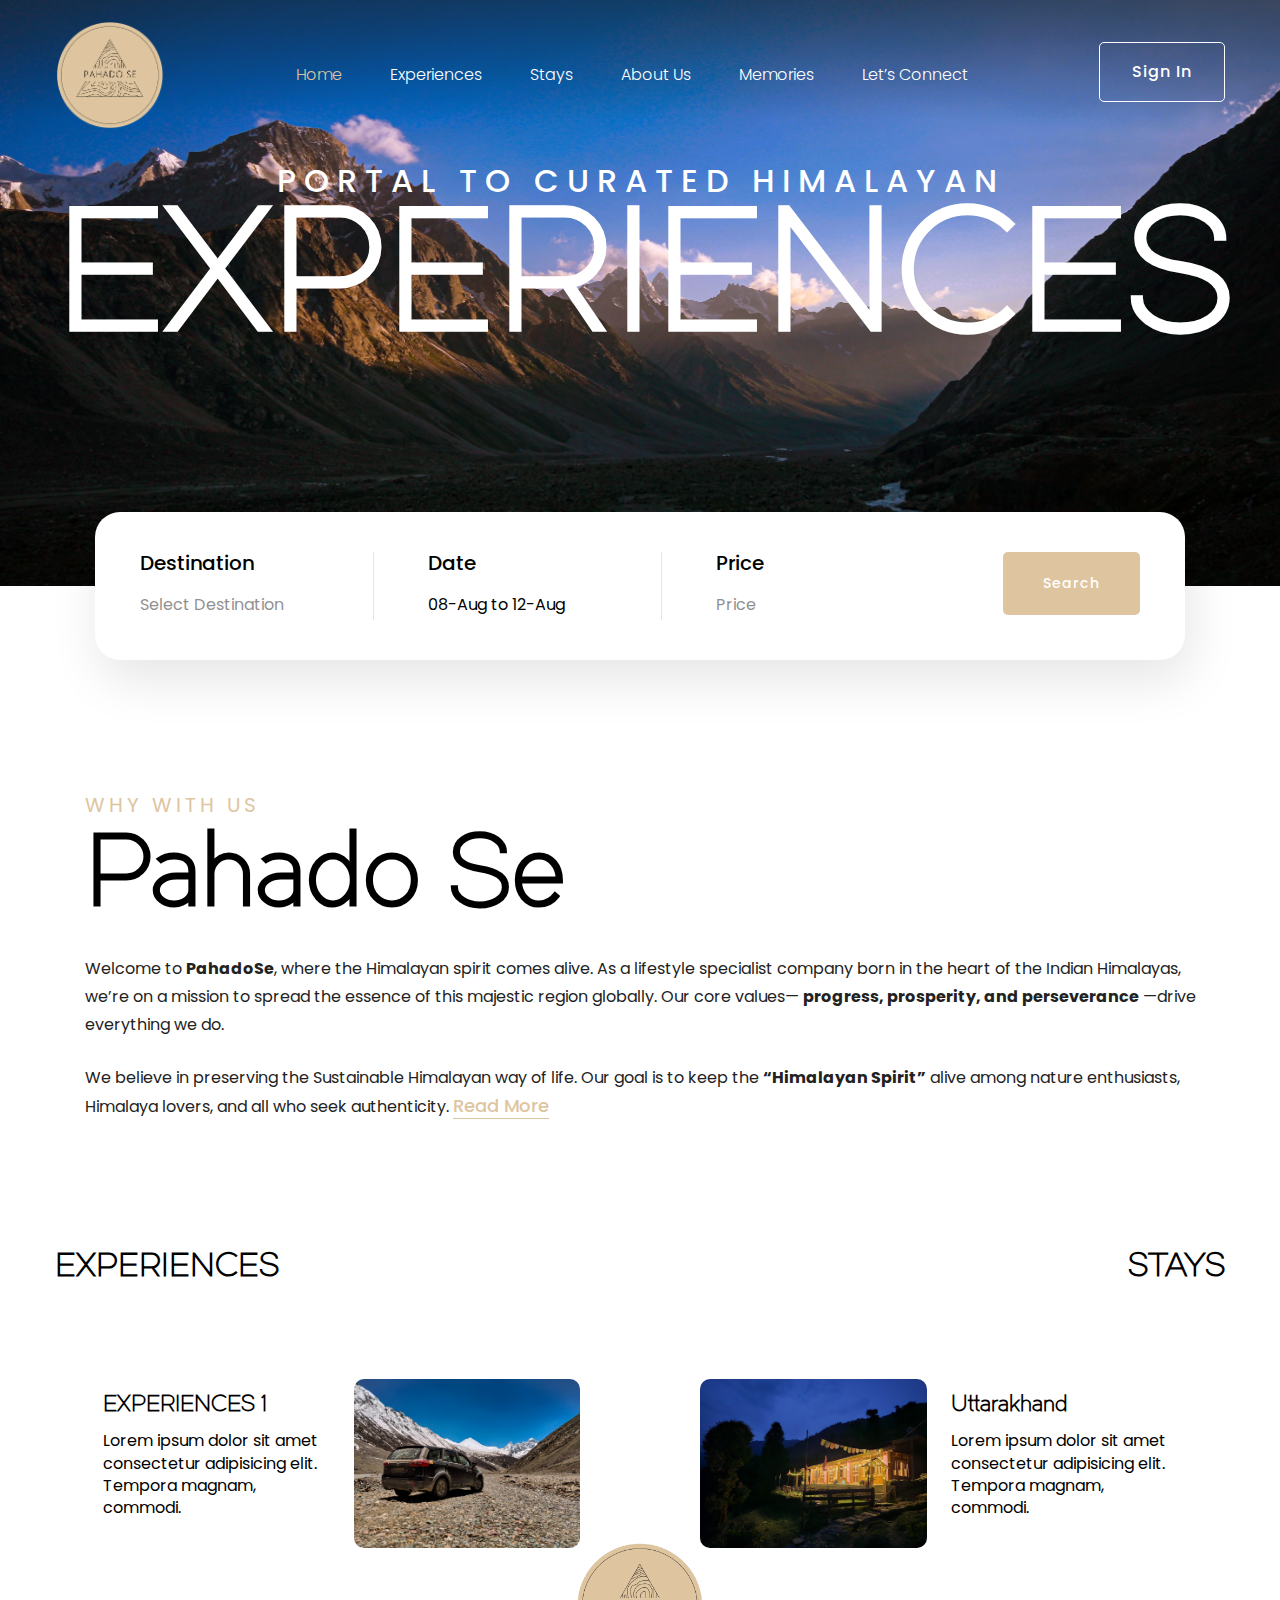
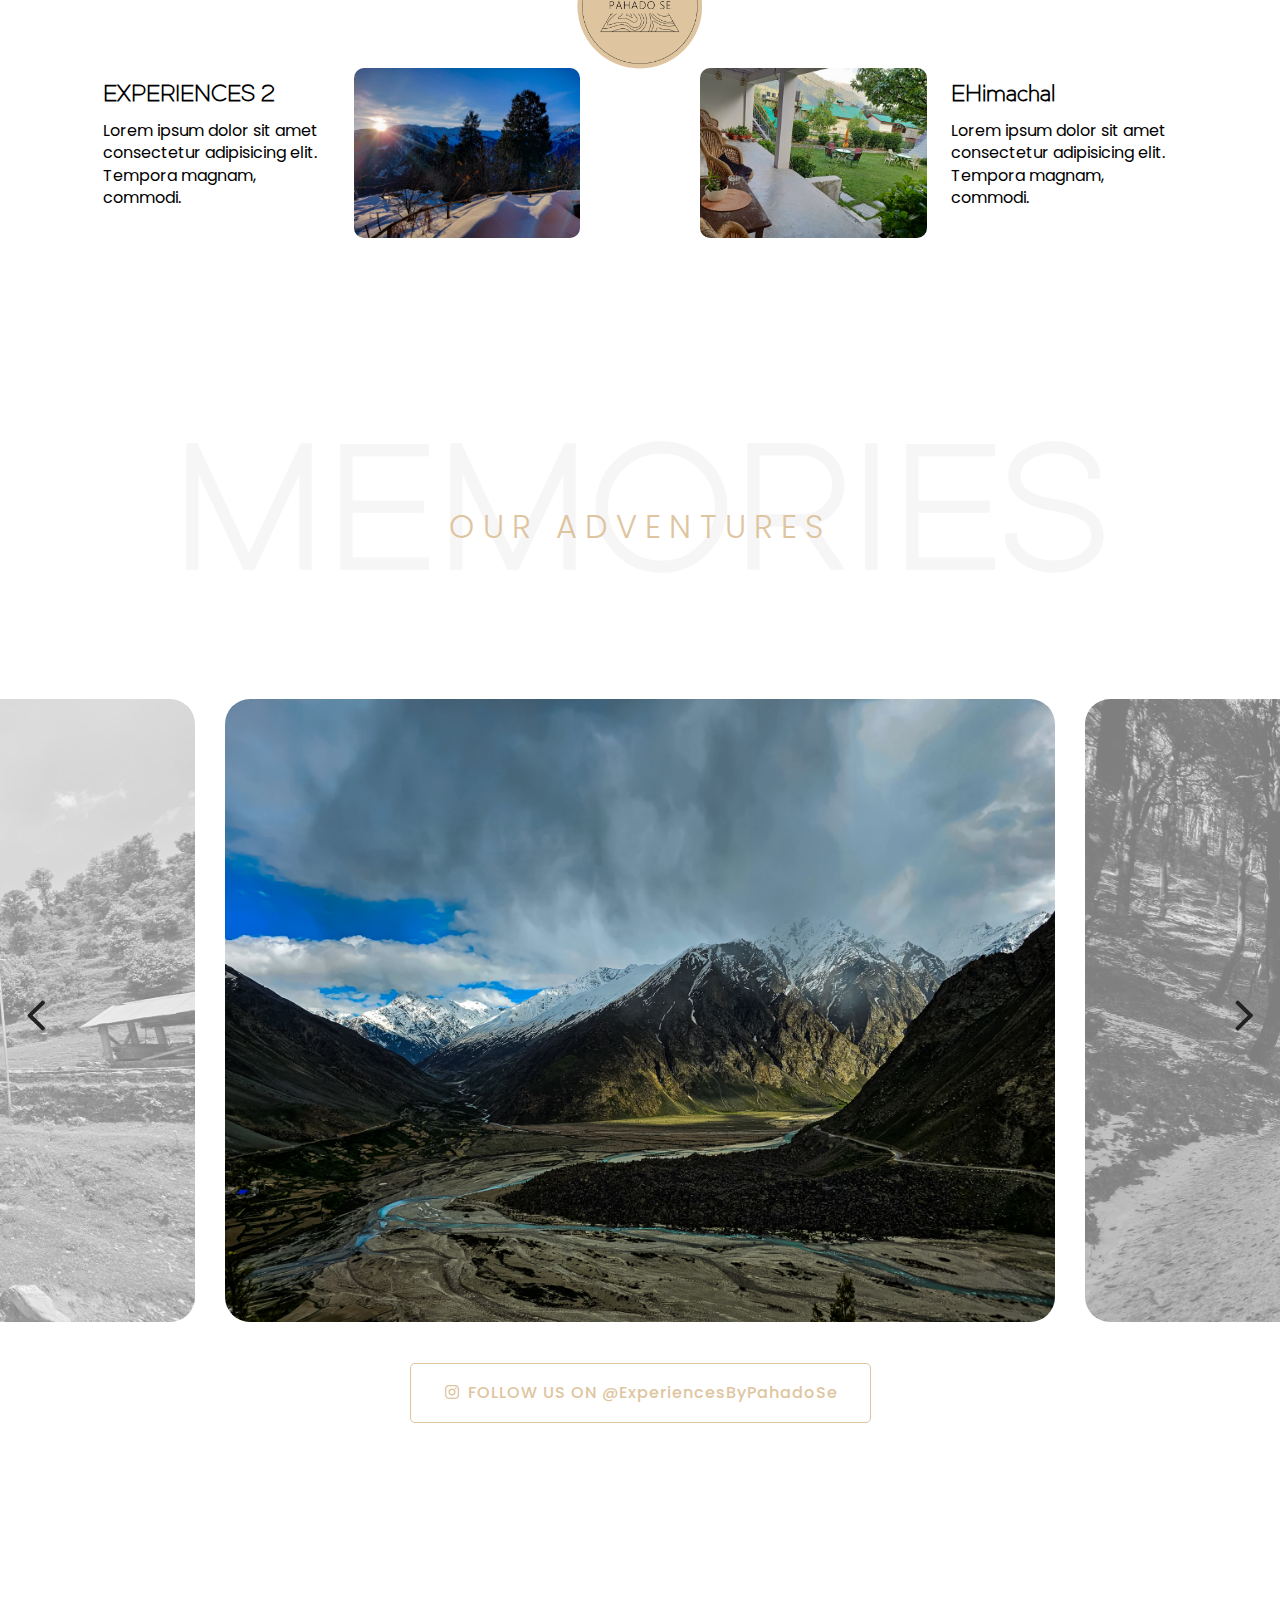
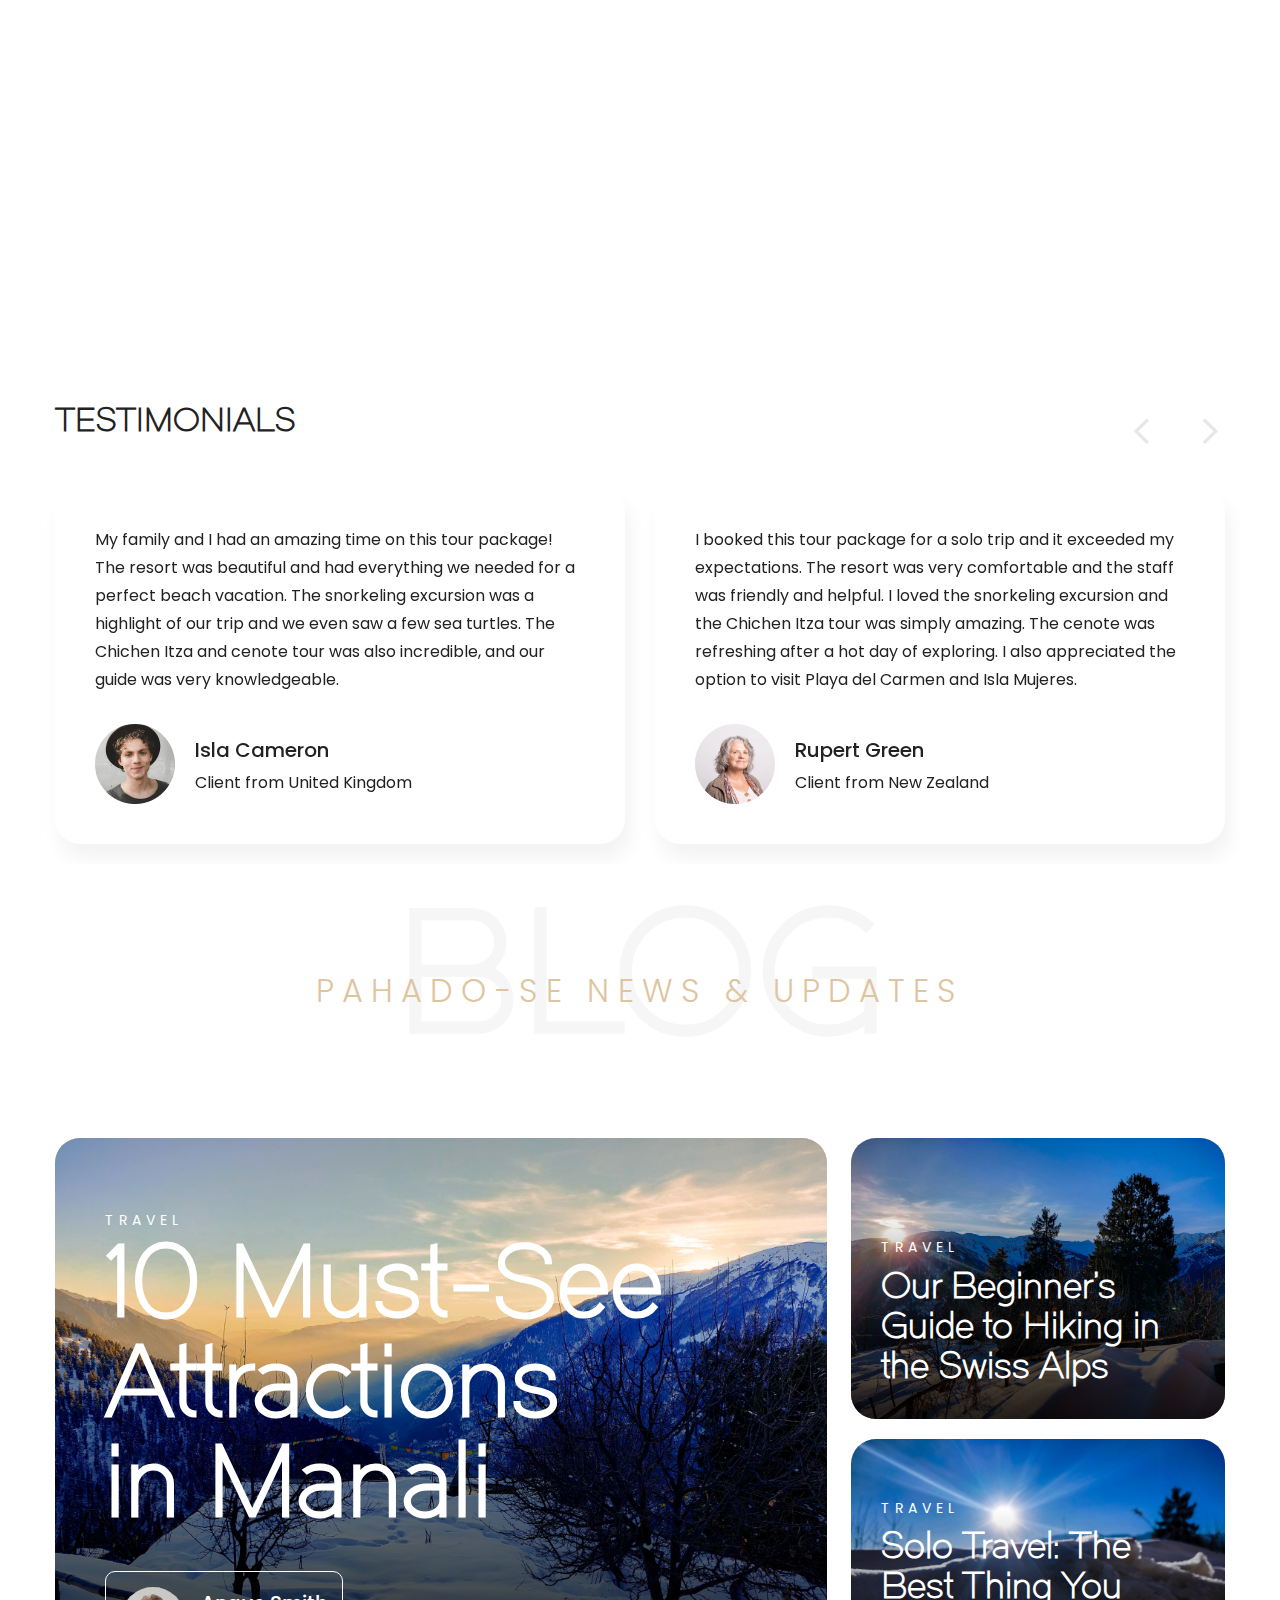
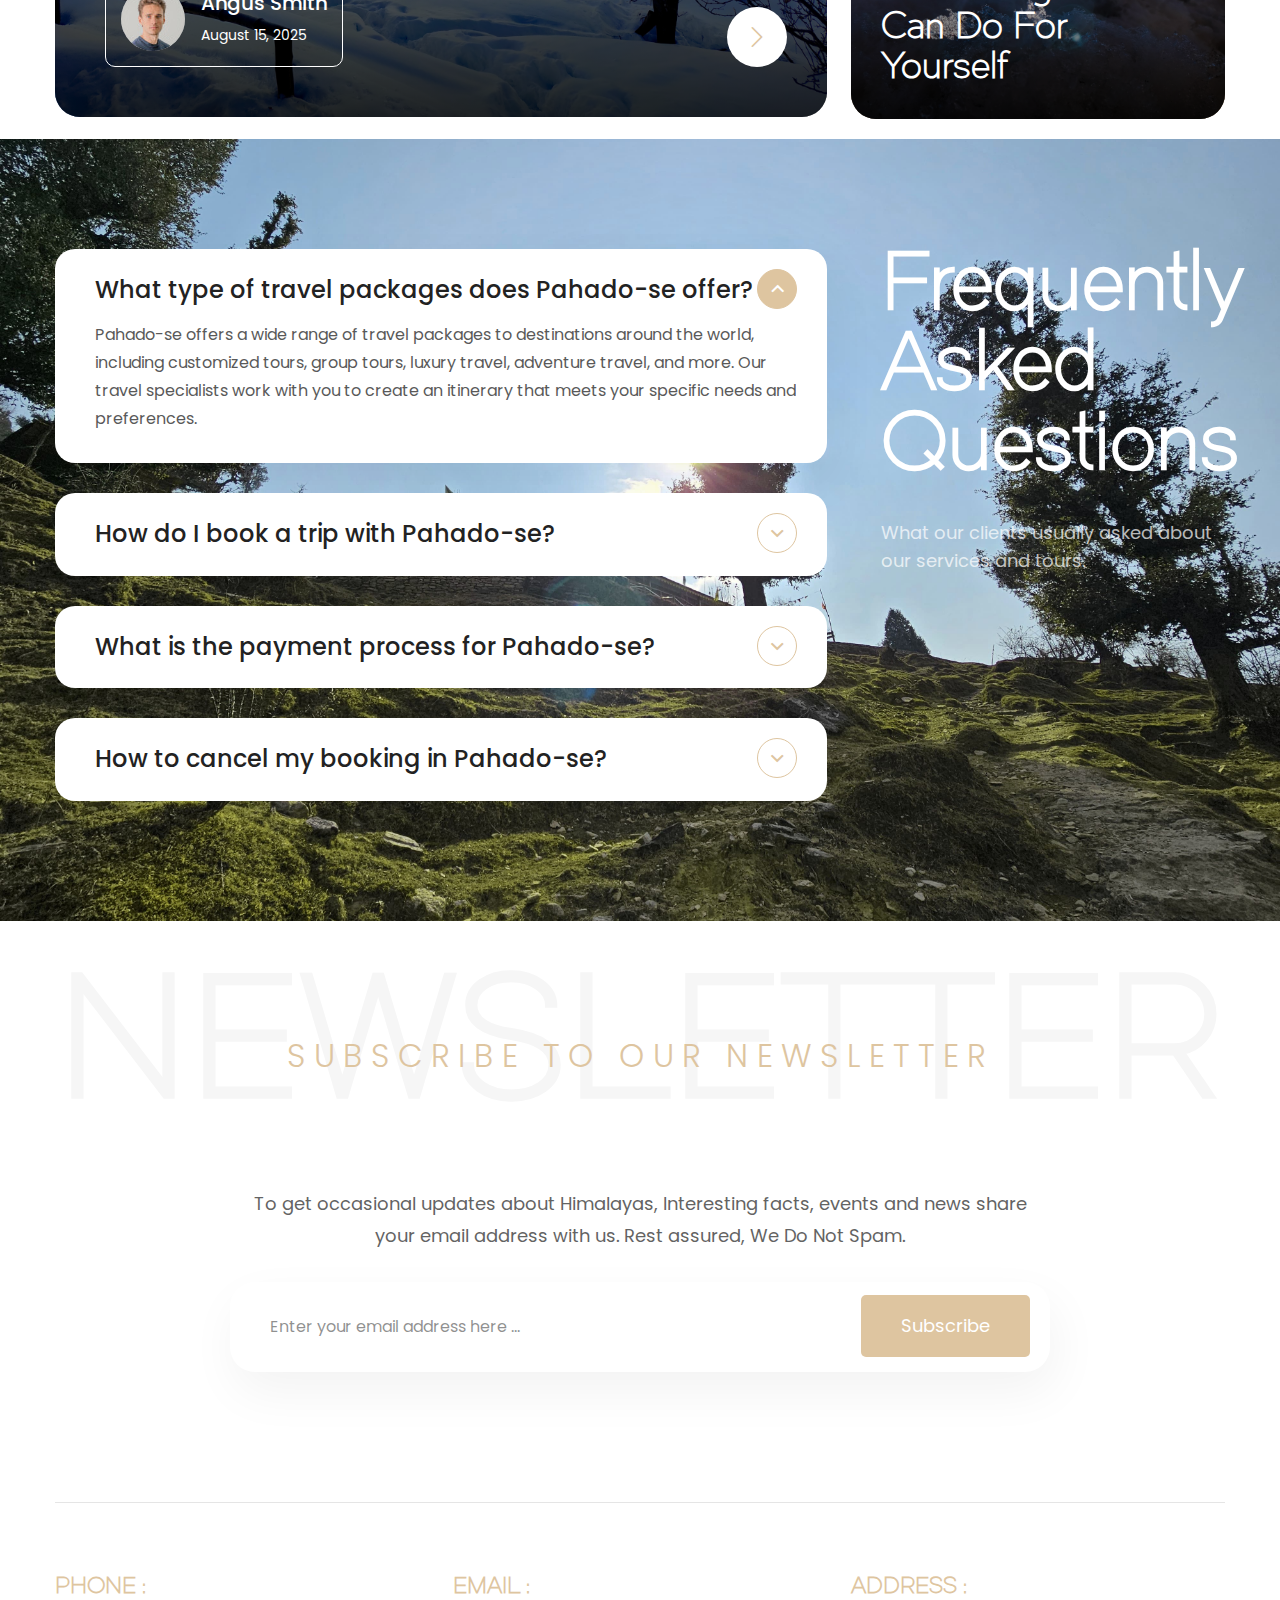
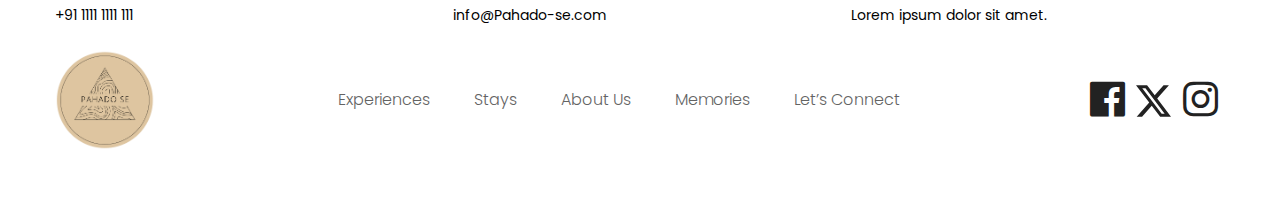
==== commit 9f2a5bb8: "Update index.html" ====
--- a/index.html
+++ b/index.html
@@ -68,9 +68,9 @@
 						class="middle_bar_inner d-flex align-items-center justify-content-center justify-content-between gap-4 flex-wrap">
 						<!-- Logo -->
 						<div class="logo">
-							<a href="index.html" class="logo_default"><img src="images/logoc.png" width="100px"
+							<a href="index.html" class="logo_default"><img src="images/logoc.png" width="110px"
 									alt="img"></a>
-							<a href="index.html" class="logo_sticky"><img src="images/logoc.png" width="100px"
+							<a href="index.html" class="logo_sticky"><img src="images/logoc.png" style="margin-bottom: -34px;" width="110px"
 									alt="img"></a>
 						</div>
 						<div class="mainnav d-none d-lg-block">
@@ -943,4 +943,4 @@
 
 </body>
 
-</html>+</html>
